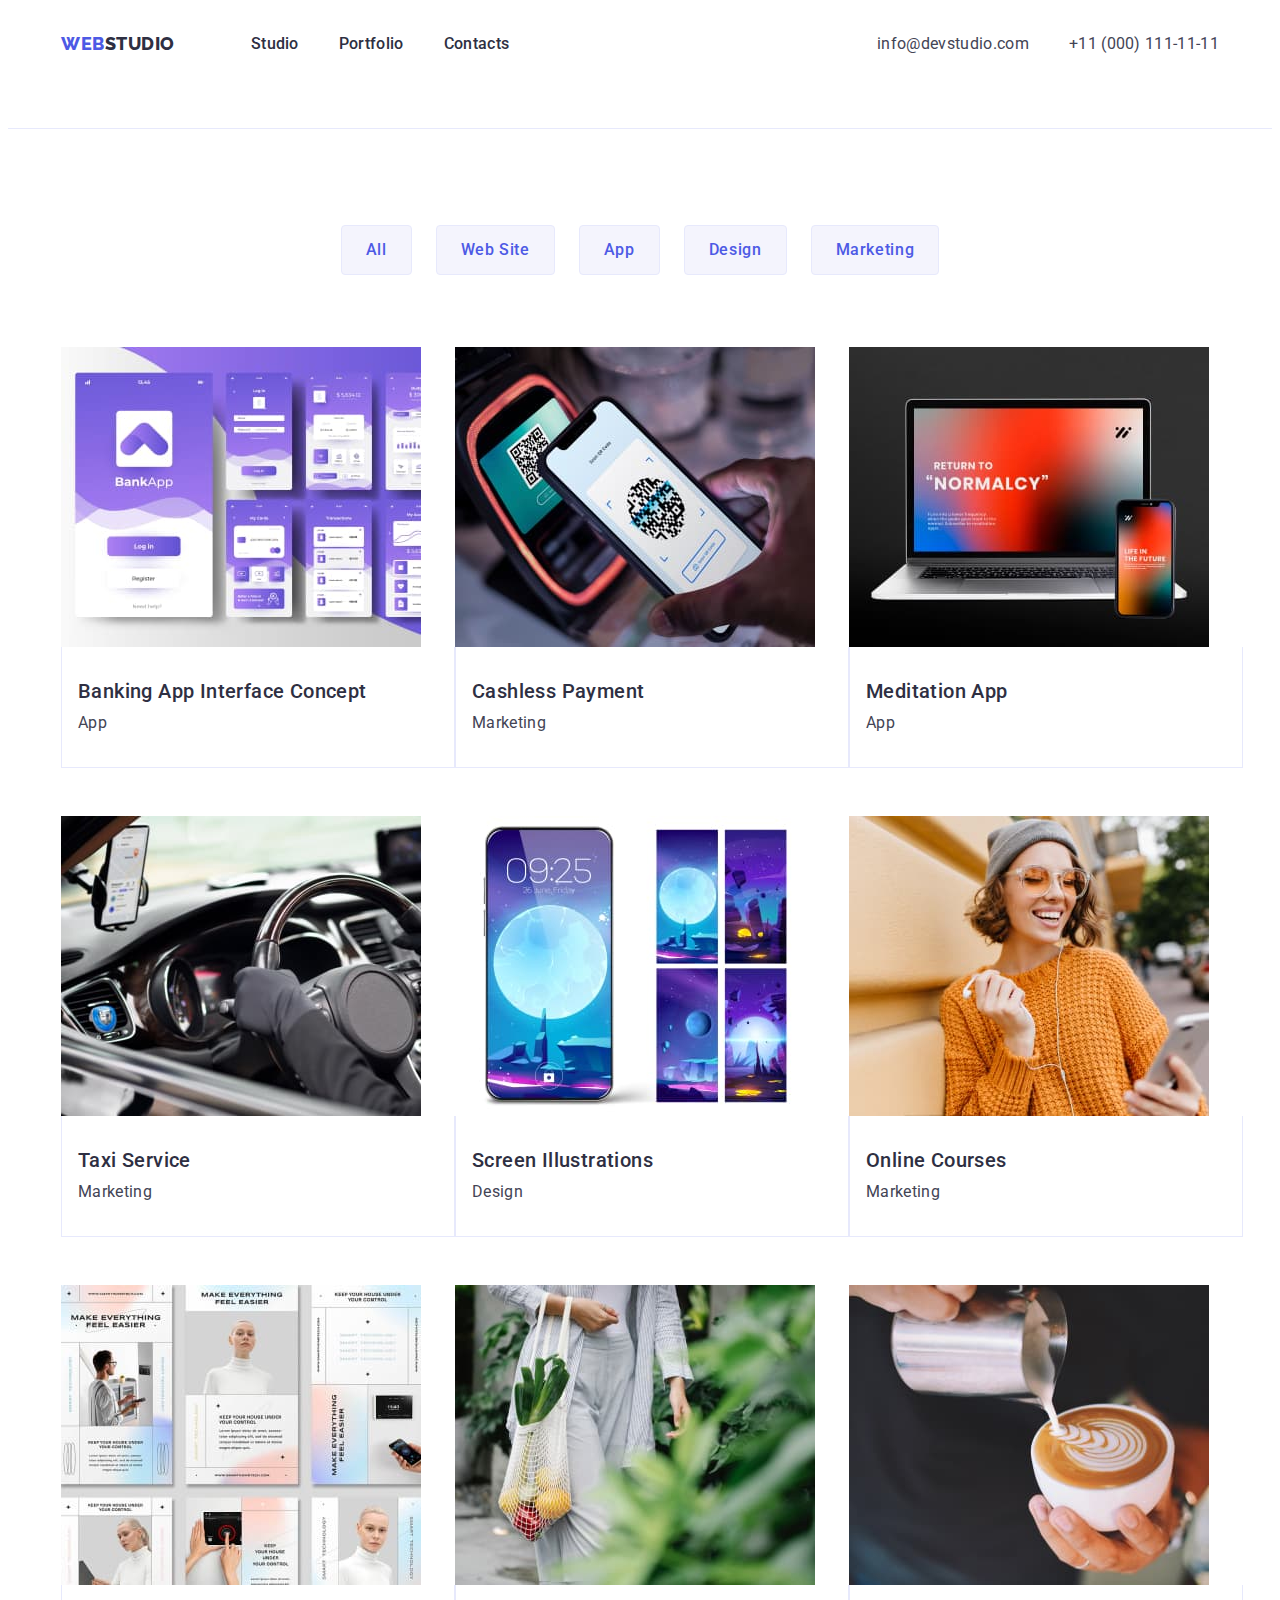
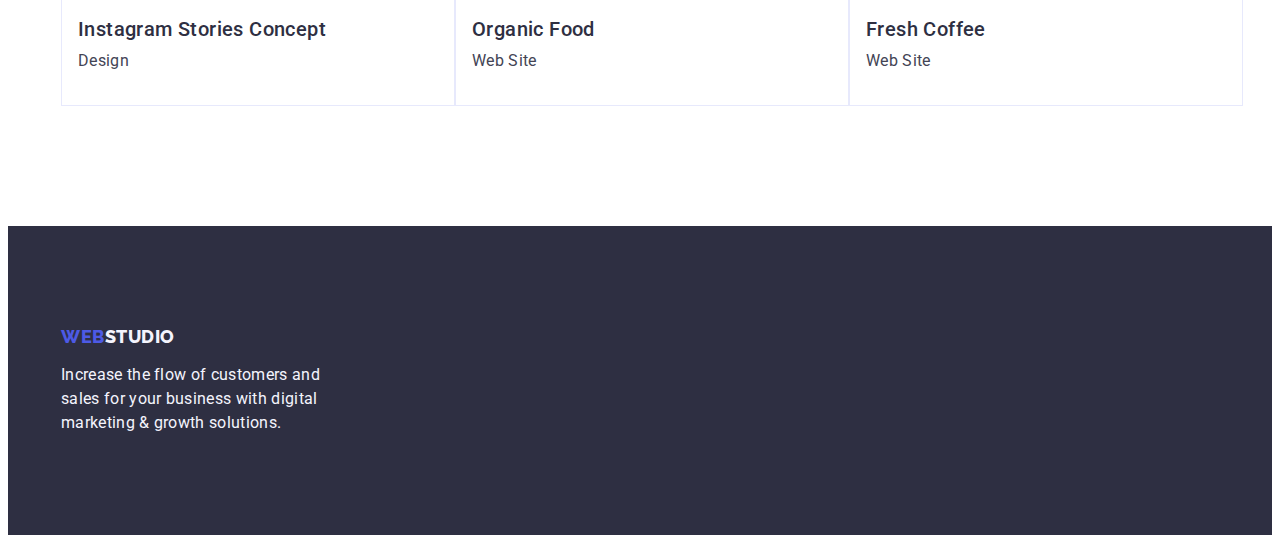
==== portfolio.html @ 65b41a3a "Initial commit" ====
<!DOCTYPE html>
<html lang="en">
  <head>
    <meta charset="UTF-8" />
    <meta http-equiv="X-UA-Compatible" content="IE=edge" />
    <meta name="viewport" content="width=device-width, initial-scale=1.0" />
    <link rel="preconnect" href="https://fonts.googleapis.com" />
    <link rel="preconnect" href="https://fonts.gstatic.com" crossorigin />
    <link
      href="https://fonts.googleapis.com/css2?family=Raleway:wght@800&family=Roboto:wght@400;500;700&display=swap"
      rel="stylesheet"
    />
    <title>WebStudio</title>
    <link
      rel="stylesheet"
      href="https://cdnjs.cloudflare.com/ajax/libs/modern-normalize/2.0.0/modern-normalize.min.css"
      integrity="sha512-4xo8blKMVCiXpTaLzQSLSw3KFOVPWhm/TRtuPVc4WG6kUgjH6J03IBuG7JZPkcWMxJ5huwaBpOpnwYElP/m6wg=="
      crossorigin="anonymous"
      referrerpolicy="no-referrer"
    />
    <link rel="stylesheet" href="./css/styles.css" />
  </head>
  <body>
    <header class="header-item">
      <div class="container header-container">
        <nav class="link-menu-item">
          <a href="./index.html" class="link-logo link"
            >Web<span class="web link">Studio</span></a
          >
          <ul class="list-menu list">
            <li class="link-item-main">
              <a href="./index.html" class="link-menu link">Studio</a>
            </li>
            <li class="link-item-main">
              <a href="./portfolio.html" class="link-menu link">Portfolio</a>
            </li>
            <li class="link-item-main">
              <a href="" class="link-menu link">Contacts</a>
            </li>
          </ul>
        </nav>
        <address class="contact-list">
          <ul class="contact-list-item list">
            <li class="main-contact-address">
              <a href="mailto:info@devstudio.com" class="tel-mail link"
                >info@devstudio.com
              </a>
            </li>
            <li class="main-contact-address">
              <a href="tel:+110001111111" class="tel-mail link"
                >+11 (000) 111-11-11</a
              >
            </li>
          </ul>
        </address>
      </div>
    </header>

    <main class="main-portfolio">
      <section class="section-main">
        <div class="container">
          <h1 class="portfolio-list">Portfolio</h1>
          <ul class="item-butoon list">
            <li class="button-next">
              <button type="button" class="button-web-portfolio">All</button>
            </li>
            <li class="button-next">
              <button type="button" class="button-web-portfolio">
                Web Site
              </button>
            </li>
            <li class="button-next">
              <button type="button" class="button-web-portfolio">App</button>
            </li>
            <li class="button-next">
              <button type="button" class="button-web-portfolio">Design</button>
            </li>
            <li class="button-next">
              <button type="button" class="button-web-portfolio">
                Marketing
              </button>
            </li>
          </ul>

          <ul class="ul-portfolio list">
            <li class="li-portfolio">
              <a href="" class="link-banking link">
                <img
                  src="./images/img0.jpg"
                  alt="Banking App"
                  class="img-banking"
                  width="360"
                  height="300"
                />
                <div class="info-portfolio">
                  <h2 class="text-main-portfolio">
                    Banking App Interface Concept
                  </h2>
                  <p class="item-portfolio">App</p>
                </div>
              </a>
            </li>
            <li class="li-portfolio">
              <a href="" class="link-payment link">
                <img
                  src="./images/img-1.jpg"
                  alt="Cashless Payment"
                  class="img-payment"
                  width="360"
                  height="300"
                />
                <div class="info-portfolio">
                  <h2 class="text-main-portfolio">Cashless Payment</h2>
                  <p class="item-portfolio">Marketing</p>
                </div>
              </a>
            </li>
            <li class="li-portfolio">
              <a href="" class="link-app link">
                <img
                  src="./images/img-2.jpg"
                  alt="Meditation App"
                  class="img-app"
                  width="360"
                  height="300"
                />
                <div class="info-portfolio">
                  <h2 class="text-main-portfolio">Meditation App</h2>
                  <p class="item-portfolio">App</p>
                </div>
              </a>
            </li>
            <li class="li-portfolio">
              <a href="" class="link-taxi link">
                <img
                  src="./images/img-3.jpg"
                  alt="Taxi Service"
                  class="img-taxi"
                  width="360"
                  height="300"
                />
                <div class="info-portfolio">
                  <h2 class="text-main-portfolio">Taxi Service</h2>
                  <p class="item-portfolio">Marketing</p>
                </div>
              </a>
            </li>
            <li class="li-portfolio">
              <a href="" class="link-screen link">
                <img
                  src="./images/img-4.jpg"
                  alt="Screen Illustrations"
                  class="img-screen"
                  width="360"
                  height="300"
                />
                <div class="info-portfolio">
                  <h2 class="text-main-portfolio">Screen Illustrations</h2>
                  <p class="item-portfolio">Design</p>
                </div>
              </a>
            </li>
            <li class="li-portfolio">
              <a href="" class="link-courses link">
                <img
                  src="./images/img-5.jpg"
                  alt="Online Courses"
                  class="img-courses"
                  width="360"
                  height="300"
                />
                <div class="info-portfolio">
                  <h2 class="text-main-portfolio">Online Courses</h2>
                  <p class="item-portfolio">Marketing</p>
                </div>
              </a>
            </li>
            <li class="li-portfolio">
              <a href="" class="link-stories link">
                <img
                  src="./images/img-6.jpg"
                  alt="Instagram Stories"
                  class="img-stories"
                  width="360"
                  height="300"
                />
                <div class="info-portfolio">
                  <h2 class="text-main-portfolio">Instagram Stories Concept</h2>
                  <p class="item-portfolio">Design</p>
                </div>
              </a>
            </li>
            <li class="li-portfolio">
              <a href="" class="link-food link">
                <img
                  src="./images/img-7.jpg"
                  alt="Organic Food"
                  class="img-food"
                  width="360"
                  height="300"
                />
                <div class="info-portfolio">
                  <h2 class="text-main-portfolio">Organic Food</h2>
                  <p class="item-portfolio">Web Site</p>
                </div>
              </a>
            </li>
            <li class="li-portfolio">
              <a href="" class="link-coffee link">
                <img
                  src="./images/img-8.jpg"
                  alt="Fresh Coffee"
                  class="img-coffee"
                  width="360"
                  height="300"
                />
                <div class="info-portfolio">
                  <h2 class="text-main-portfolio">Fresh Coffee</h2>
                  <p class="item-portfolio">Web Site</p>
                </div>
              </a>
            </li>
          </ul>
        </div>
      </section>
    </main>
    <footer class="footer">
      <div class="container">
        <a href="./index.html" class="link-logo link logo-portfolio"
          >Web<span class="web-footer">Studio</span></a
        >
        <p class="footer-text">
          Increase the flow of customers and sales for your business with
          digital marketing & growth solutions.
        </p>
      </div>
    </footer>
  </body>
</html>
---- css/styles.css ----
body {
  font-family: "Roboto", sans-serif;
  background-color: #ffffff;
  color: #434455;
}
:root {
  --title-color: #2e2f42;
  --contact-color: #434455;
  --poragraf-color: #434455;
  --logo: #4d5ae5;
}

.container {
  width: 100%;
  width: 1158px;
  padding: 0 15px;
  margin: 0 auto;
}

.header-container {
  display: flex;
  align-items: center;
}

.link {
  text-decoration: none;
}
.list {
  list-style: none;
}

p,
h1,
h2,
h3 {
  margin-top: 0;
  margin-bottom: 0;
}

img {
  display: block;
}

ul {
  list-style-type: none;
  margin: 0;
  padding-left: 0;
}

.link-menu-item {
  display: flex;
  align-items: center;
}

.header-item {
  padding-top: 24px;
  padding-bottom: 24px;
  flex-grow: 1;
  justify-content: space-between;
  border-bottom: 1px solid #e7e9fc;
  height: 72px;
}

.header-container {
  display: flex;
}

.link-logo {
  font-family: "Raleway", sans-serif;
  font-style: normal;
  font-weight: 800;
  font-size: 18px;
  line-height: 1.17;
  letter-spacing: 0.03em;
  text-transform: uppercase;
  color: var(--logo);
  align-items: center;
  margin-right: 76px;
}

.logo-portfolio {
  display: inline-block;
  margin-bottom: 16px;
}

.web {
  color: var(--title-color);
}

.list-menu {
  display: flex;
  gap: 40px;
}

.link-menu {
  font-weight: 500;
  font-size: 16px;
  line-height: 1.5;
  letter-spacing: 0.02em;
  color: var(--title-color);
  padding: 24px 0;
}

.link-item-main :hover,
.link-item-main :focus {
  color: #404bbf;
}
.link-item-main {
}

.contact-list {
  font-style: normal;
  font-weight: 400;
  font-size: 16px;
  line-height: 1.5;
  letter-spacing: 0.02em;
  margin-left: auto;
}

.contact-list-item {
  display: flex;
  align-items: center;
  gap: 40px;
}

.main-contact-address :hover,
.main-contact-address :focus {
  color: #404bbf;
}

.tel-mail {
  color: var(--contact-color);
}

.button-title-service {
  background-color: var(--title-color);
  padding: 188px 0;
  height: 600px;
}

.hero-container {
}

.main-title {
  font-size: 56px;
  line-height: 1.07;
  color: #ffffff;
  text-align: center;
  letter-spacing: 0.02em;
  max-width: 496px;
  margin-left: auto;
  margin-right: auto;
  margin-bottom: 48px;
}

.button-order {
  padding: 16px 32px;
  font-family: "Roboto", sans-serif;
  font-style: normal;
  font-weight: 500;
  font-size: 16px;
  line-height: 1.5;
  letter-spacing: 0.04em;
  color: #ffffff;
  cursor: pointer;
  align-items: center;
  display: flex;
  margin: auto;
  background-color: #4d5ae5;
  border: 1px;
  border-radius: 4px;
  display: block;
  min-width: 169px;
}

.button-order:hover,
.button-order:focus {
  background-color: #404bbf;
}

.info-skills {
  font-weight: 500;
  font-size: 36px;
  line-height: 1.11;
  color: var(--title-color);
  letter-spacing: 0.02em;
  text-align: center;
  margin-bottom: 72px;
}

.skills-list {
  display: flex;
  gap: 24px;
  padding-left: 0;
}

.skills-info {
  width: calc((100% - 72px) / 4);
}

.all-info {
  padding-bottom: 120px;
  padding-top: 120px;
}

.main-list-info {
  font-family: "Roboto", sans-serif;
  font-weight: 500;
  font-size: 20px;
  line-height: 1.2;
  color: var(--title-color);
  letter-spacing: 0.02em;
  margin-bottom: 8px;
}

.info-main {
  font-family: "Roboto", sans-serif;
  font-size: 16px;
  line-height: 1.5;
  color: var(--poragraf-color);
  letter-spacing: 0.02em;
}
/** --------------skills-list-info --------------- */

.are-we-doing {
  padding-bottom: 120px;
}

.skills-doing {
  font-weight: 700;
  font-size: 36px;
  line-height: 1.11;
  color: var(--title-color);
  text-align: center;
  letter-spacing: 0.02em;
  text-transform: capitalize;
  margin: 0 auto;
  margin-bottom: 72px;
}

.skills-img-list {
  display: flex;
  gap: 24px;
}

.all-team {
  background-color: #f4f4fd;
  padding: 120px 0;
}

.list-team {
  display: flex;
  gap: 24px;
}
.team-container {
  padding: 32px 16px;
}

.info-team {
  background-color: #ffffff;
  border-radius: 0px 0px 4px 4px;
  width: calc((100% - 72px) / 4);
}

.our-team {
  font-size: 36px;
  line-height: 1.11;
  color: var(--title-color);
  text-align: center;
  letter-spacing: 0.02em;
  text-transform: capitalize;
  margin-bottom: 72px;
}
.list-team .name-team {
  font-family: "Roboto";
  font-style: normal;
  font-weight: 500;
  font-size: 20px;
  line-height: 1.2;
  color: var(--title-color);
  letter-spacing: 0.02em;
  margin-bottom: 8px;
  text-align: center;
}

.list-team .profession-team {
  font-size: 16px;
  line-height: 1.5;
  color: var(--poragraf-color);
  letter-spacing: 0.02em;
  text-align: center;
}

.footer {
  background: var(--title-color);
  padding-top: 100px;
  padding-bottom: 100px;
}
.footer-text {
  font-family: "Roboto";
  font-style: normal;
  font-weight: 400;
  font-size: 16px;
  line-height: 1.5;
  color: #f4f4fd;
  letter-spacing: 0.02em;
  max-width: 264px;
}

/** --------------next-html-portfolio--------------- */

.text-main-portfolio {
  font-weight: 500;
  font-size: 20px;
  line-height: 1.2;
  letter-spacing: 0.02em;
  color: var(--title-color);
  margin-bottom: 8px;
}
.item-portfolio {
  font-size: 16px;
  line-height: 1.5;
  letter-spacing: 0.02em;
  color: var(--poragraf-color);
}

.li-portfolio {
  background: #ffffff;
}

.web-footer {
  color: #f4f4fd;
}

.section-main {
  padding-top: 96px;
  padding-bottom: 120px;
}

.item-butoon {
  display: flex;
  justify-content: center;
  gap: 24px;
  margin-bottom: 72px;
}

.button-web-portfolio {
  font-family: "Roboto", sans-serif;
  color: #4d5ae5;
  line-height: 1.5;
  font-size: 16px;
  font-weight: 500;
  letter-spacing: 0.04em;
  background-color: #f4f4fd;
  cursor: pointer;
  padding: 12px 24px;
  border: 1px solid #e7e9fc;
  border-radius: 4px;
}

.button-web-portfolio:hover {
  color: #ffffff;
  background-color: #404bbf;
  border: 1px solid transparent;
}
.button-web-portfolio:active,
.button-web-portfolio:focus {
  color: #ffffff;
  background-color: #404bbf;
  border: 1px solid transparent;
}

.ul-portfolio {
  display: flex;
  flex-wrap: wrap;
  column-gap: 24px;
  row-gap: 48px;
}

.li-portfolio {
  width: calc((100% - 48px) / 3);
}

.info-portfolio {
  padding: 32px 16px;
  border: 1px solid #e7e9fc;
  border-top: none;
  width: 360px;
}
.portfolio-list {
  position: absolute;
  width: 1px;
  height: 1px;
  margin: -1px;
  border: 0;
  padding: 0;
  white-space: nowrap;
  clip-path: inset(100%);
  clip: rect(0 0 0 0);
  overflow: hidden;
}
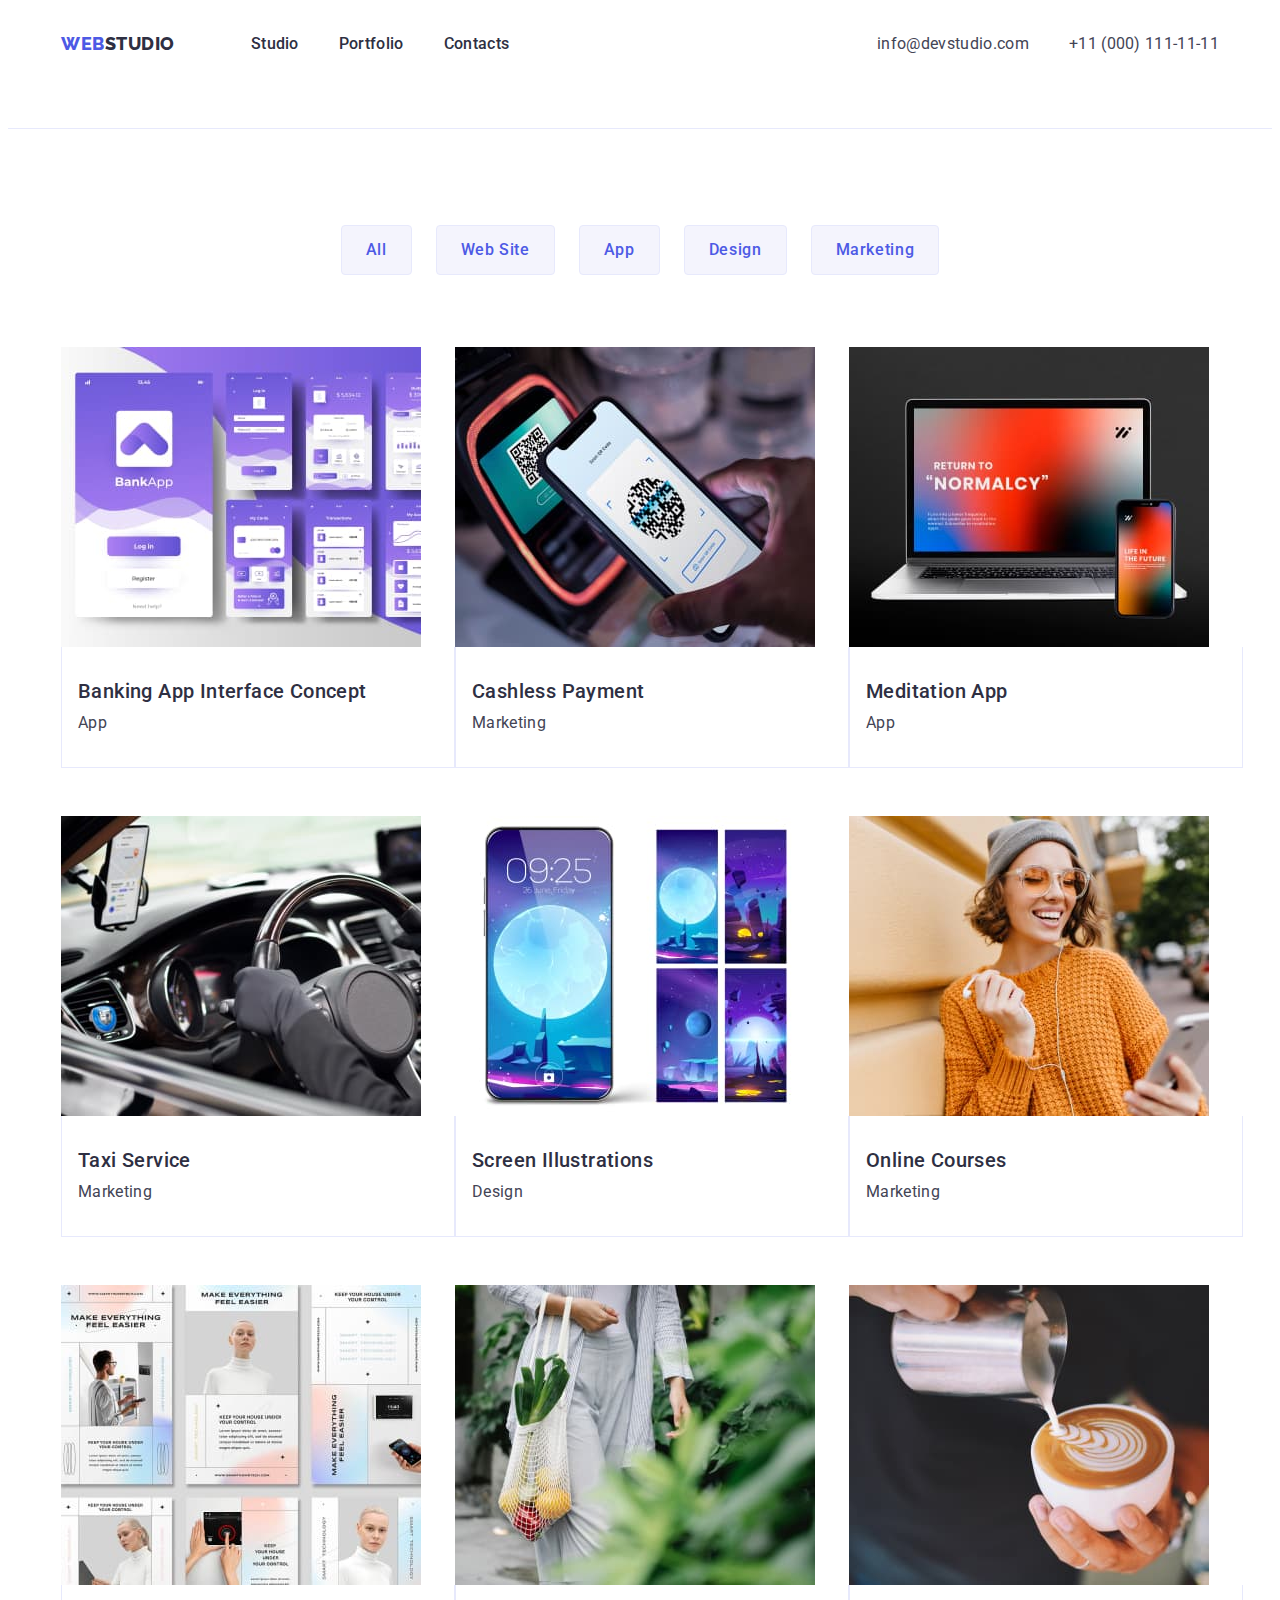
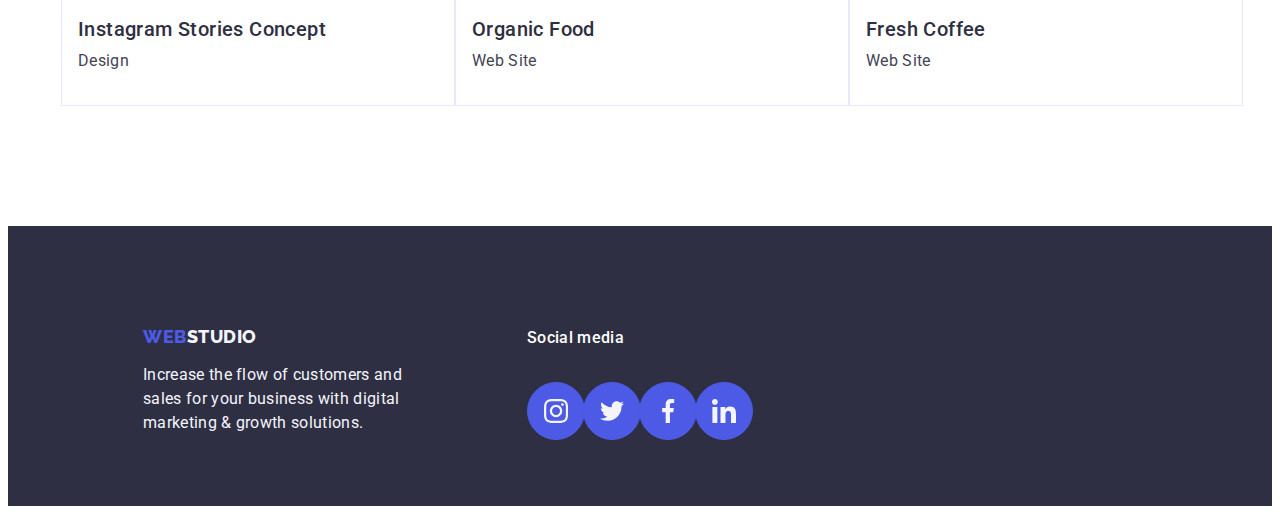
==== commit a784ad86: "yes" ====
--- a/portfolio.html
+++ b/portfolio.html
@@ -83,15 +83,22 @@
           </ul>
 
           <ul class="ul-portfolio list">
-            <li class="li-portfolio">
+            <li class="li-portfolio main-animtion-list">
               <a href="" class="link-banking link">
-                <img
-                  src="./images/img0.jpg"
-                  alt="Banking App"
-                  class="img-banking"
-                  width="360"
-                  height="300"
-                />
+                <div class="animation-container">
+                  <img
+                    src="./images/img0.jpg"
+                    alt="Banking App"
+                    class="img-banking"
+                    width="360"
+                    height="300"
+                  />
+                  <p class="animation-text">
+                    14 Stylish and User-Friendly App Design Concepts · Task
+                    Manager App · Calorie Tracker App · Exotic Fruit Ecommerce
+                    App · Cloud Storage App
+                  </p>
+                </div>
                 <div class="info-portfolio">
                   <h2 class="text-main-portfolio">
                     Banking App Interface Concept
@@ -224,15 +231,49 @@
         </div>
       </section>
     </main>
+
     <footer class="footer">
-      <div class="container">
-        <a href="./index.html" class="link-logo link logo-portfolio"
-          >Web<span class="web-footer">Studio</span></a
-        >
-        <p class="footer-text">
-          Increase the flow of customers and sales for your business with
-          digital marketing & growth solutions.
-        </p>
+      <div class="container footer-container">
+        <div class="container-logo">
+          <a href="./index.html" class="logo-portfolio-item link"
+            >Web<span class="web-footer">Studio</span></a
+          >
+          <p class="footer-text">
+            Increase the flow of customers and sales for your business with
+            digital marketing & growth solutions.
+          </p>
+        </div>
+        <div class="footer-container-item">
+          <p class="footer-icon">Social media</p>
+          <ul class="icon-footer-item list">
+            <li class="footer-icon-list">
+              <a href="#" class="footer-link"
+                ><svg class="" width="24" height="24">
+                  <use
+                    href="./images/symbol-defs.svg#icon-instagram"
+                  ></use></svg
+              ></a>
+            </li>
+            <li class="footer-icon-list">
+              <a href="#" class="footer-link link"
+                ><svg class="" width="24" height="24">
+                  <use href="./images/symbol-defs.svg#icon-twitter"></use></svg
+              ></a>
+            </li>
+            <li class="footer-icon-list">
+              <a href="#" class="footer-link link"
+                ><svg class="" width="24" height="24">
+                  <use href="./images/symbol-defs.svg#icon-facebook"></use></svg
+              ></a>
+            </li>
+            <li class="footer-icon-list">
+              <a href="#" class="footer-link link"
+                ><svg class="" width="24" height="24">
+                  <use href="./images/symbol-defs.svg#icon-linkedin"></use></svg
+              ></a>
+            </li>
+          </ul>
+        </div>
       </div>
     </footer>
   </body>
--- a/css/styles.css
+++ b/css/styles.css
@@ -99,6 +99,10 @@
   letter-spacing: 0.02em;
   color: var(--title-color);
   padding: 24px 0;
+  transition: color 250ms cubic-bezier(0.4, 0, 0.2, 1);
+}
+
+.link-item-main {
 }
 
 .link-item-main :hover,
@@ -130,15 +134,25 @@
 
 .tel-mail {
   color: var(--contact-color);
+  transition: color 250ms cubic-bezier(0.4, 0, 0.2, 1);
 }
 
 .button-title-service {
+}
+
+.hero-container {
   background-color: var(--title-color);
   padding: 188px 0;
   height: 600px;
-}
-
-.hero-container {
+  background-image: linear-gradient(
+      rgba(46, 47, 66, 0.7),
+      rgba(46, 47, 66, 0.7)
+    ),
+    url(../images/people-office.jpg);
+  background-repeat: no-repeat;
+  background-position: center;
+  background-size: cover;
+  background-size: 1440px;
 }
 
 .main-title {
@@ -176,31 +190,52 @@
 .button-order:hover,
 .button-order:focus {
   background-color: #404bbf;
-}
-
-.info-skills {
-  font-weight: 500;
-  font-size: 36px;
-  line-height: 1.11;
-  color: var(--title-color);
-  letter-spacing: 0.02em;
-  text-align: center;
-  margin-bottom: 72px;
-}
-
-.skills-list {
-  display: flex;
-  gap: 24px;
-  padding-left: 0;
-}
-
-.skills-info {
-  width: calc((100% - 72px) / 4);
-}
+  transition: color 250ms cubic-bezier(0.4, 0, 0.2, 1);
+}
+
+/** --------------section--------------- */
 
 .all-info {
   padding-bottom: 120px;
   padding-top: 120px;
+}
+
+.skills-list {
+  display: flex;
+  gap: 24px;
+  padding-left: 0;
+}
+
+.header-svg-icon {
+}
+
+.icon-item {
+  position: relative;
+  background-color: rgba(244, 244, 253, 1);
+  border-radius: 4px;
+  display: flex;
+  align-items: center;
+  justify-content: center;
+  width: 264px;
+  height: 112px;
+  margin-bottom: 8px;
+  margin-right: 24px;
+}
+
+.skills-info {
+  position: relative;
+  width: calc((100% - 72px) / 4);
+}
+
+.info-skills {
+  font-weight: 500;
+  font-size: 36px;
+  line-height: 1.11;
+  color: var(--title-color);
+  letter-spacing: 0.02em;
+  text-align: center;
+  margin-bottom: 72px;
+  margin-bottom: 16px;
 }
 
 .main-list-info {
@@ -243,9 +278,40 @@
   gap: 24px;
 }
 
+/** --------------all-team--------------- */
+
 .all-team {
   background-color: #f4f4fd;
   padding: 120px 0;
+}
+
+.social-icon-list {
+  width: 40px;
+  height: 40px;
+}
+
+.social-icon-link {
+  background: #4d5ae5;
+  padding: 12px;
+  border-radius: 50%;
+  display: flex;
+  align-items: center;
+  justify-content: center;
+  border: 1px solid #4d5ae5;
+  width: 100%;
+  height: 100%;
+  transition: color 250ms cubic-bezier(0.4, 0, 0.2, 1);
+}
+
+.social-icon-link:hover,
+.social-icon-link:focus {
+  background-color: #404bbf;
+}
+
+.icon-main-list {
+  display: flex;
+  gap: 24px;
+  margin-top: 8px;
 }
 
 .list-team {
@@ -291,46 +357,139 @@
   text-align: center;
 }
 
+/** --------------next--------------- */
+
+.customers-text {
+  font-family: "Roboto";
+  font-style: normal;
+  font-weight: 700;
+  font-size: 36px;
+  line-height: 1.11;
+  text-align: center;
+  letter-spacing: 0.02em;
+  text-transform: capitalize;
+  color: #2e2f42;
+  margin-bottom: 72px;
+}
+
+.main-icon-group {
+  display: flex;
+  gap: 24px;
+  justify-content: center;
+  align-items: center;
+}
+
+.sectiom-customers {
+  padding-top: 120px;
+  padding-bottom: 120px;
+}
+
+.list-icon-customers {
+  width: calc((100% - 5 * 24px) / 6);
+  height: 88px;
+  border-radius: 4px;
+  transition: color 250ms cubic-bezier(0.4, 0, 0.2, 1);
+}
+
+.link-icon-customers {
+  display: flex;
+  justify-content: center;
+  align-items: center;
+  height: 100%;
+  width: 100%;
+  color: #8e8f99;
+  border: 1px solid #8e8f99;
+}
+
+.brand-company {
+  fill: currentColor;
+}
+
+.link-icon-customers:hover,
+.link-icon-customers:focus {
+  color: #404bbf;
+  border-color: #404bbf;
+}
+
+/** --------------footer--------------- */
 .footer {
   background: var(--title-color);
   padding-top: 100px;
   padding-bottom: 100px;
 }
-.footer-text {
-  font-family: "Roboto";
-  font-style: normal;
-  font-weight: 400;
-  font-size: 16px;
-  line-height: 1.5;
-  color: #f4f4fd;
-  letter-spacing: 0.02em;
-  max-width: 264px;
-}
-
-/** --------------next-html-portfolio--------------- */
-
-.text-main-portfolio {
-  font-weight: 500;
-  font-size: 20px;
-  line-height: 1.2;
-  letter-spacing: 0.02em;
-  color: var(--title-color);
-  margin-bottom: 8px;
-}
-.item-portfolio {
-  font-size: 16px;
-  line-height: 1.5;
-  letter-spacing: 0.02em;
-  color: var(--poragraf-color);
-}
-
-.li-portfolio {
-  background: #ffffff;
+.container-logo {
+  margin-right: 120px;
+}
+
+.logo-portfolio-item {
+  font-family: "Raleway", sans-serif;
+  font-weight: 800;
+  font-size: 18px;
+  line-height: 1.17;
+  letter-spacing: 0.03em;
+  text-transform: uppercase;
+  color: var(--logo);
+  display: block;
+  margin-bottom: 16px;
 }
 
 .web-footer {
   color: #f4f4fd;
 }
+
+.footer-text {
+  line-height: 1.5;
+  letter-spacing: 0.02em;
+  max-width: 264px;
+  color: #f4f4fd;
+}
+
+.footer-icon {
+  font-weight: 500;
+  font-size: 16px;
+  line-height: 1.5;
+  letter-spacing: 0.02em;
+  padding-bottom: 16px;
+  margin-bottom: 16px;
+  color: #ffffff;
+}
+
+.footer-container {
+  display: flex;
+  height: 80px;
+  align-items: baseline;
+  margin-left: 120px;
+}
+
+.icon-footer-item {
+  display: flex;
+  gap: 16px;
+}
+
+.footer-icon-list {
+  width: 40px;
+  height: 40px;
+}
+
+.footer-link {
+  background: #4d5ae5;
+  border: 1px solid #4d5ae5;
+  display: flex;
+  justify-content: center;
+  align-items: center;
+  border-radius: 50%;
+  width: 100%;
+  height: 100%;
+  padding: 8px;
+  transition: background-color 250ms cubic-bezier(0.4, 0, 0.2, 1);
+}
+
+.footer-link:hover,
+.footer-link:focus {
+  background-color: #404bbf;
+}
+
+/** --------------next-html-portfolio--------------- */
 
 .section-main {
   padding-top: 96px;
@@ -362,12 +521,14 @@
   color: #ffffff;
   background-color: #404bbf;
   border: 1px solid transparent;
+  transition: color 250ms cubic-bezier(0.4, 0, 0.2, 1);
 }
 .button-web-portfolio:active,
 .button-web-portfolio:focus {
   color: #ffffff;
   background-color: #404bbf;
   border: 1px solid transparent;
+  transition: color 250ms cubic-bezier(0.4, 0, 0.2, 1);
 }
 
 .ul-portfolio {
@@ -377,8 +538,24 @@
   row-gap: 48px;
 }
 
+.text-main-portfolio {
+  font-weight: 500;
+  font-size: 20px;
+  line-height: 1.2;
+  letter-spacing: 0.02em;
+  color: var(--title-color);
+  margin-bottom: 8px;
+}
+.item-portfolio {
+  font-size: 16px;
+  line-height: 1.5;
+  letter-spacing: 0.02em;
+  color: var(--poragraf-color);
+}
+
 .li-portfolio {
   width: calc((100% - 48px) / 3);
+  background: #ffffff;
 }
 
 .info-portfolio {
@@ -387,6 +564,7 @@
   border-top: none;
   width: 360px;
 }
+
 .portfolio-list {
   position: absolute;
   width: 1px;
@@ -399,3 +577,99 @@
   clip: rect(0 0 0 0);
   overflow: hidden;
 }
+
+.animation-text {
+  position: absolute;
+  top: 0;
+  font-size: 16px;
+  line-height: 1.5;
+  letter-spacing: 0.02em;
+  padding: 40px 32px;
+  width: 100%;
+  height: 100%;
+  transform: translateY(100%);
+  transition: transform 250ms cubic-bezier(0.4, 0, 0.2, 1);
+  color: #f4f4fd;
+  background-color: #4d5ae5;
+}
+.animation-container {
+  position: relative;
+  overflow: hidden;
+}
+
+.link-banking:hover .animation-text {
+  transform: translateY(0%);
+}
+
+.link-banking:focus .animation-text {
+  transform: translateY(0%);
+}
+
+/** --------------next--------------- */
+
+.icon-button:hover,
+.icon-button:focus {
+  background-color: #404bbf;
+  border: none;
+}
+
+.icon-button:hover,
+.icon-button:focus .modal-icon {
+  fill: #ffffff;
+}
+
+.modal-icon {
+  transition: fill 250ms cubic-bezier(0.4, 0, 0.2, 1);
+}
+
+.is-hidden {
+  visibility: hidden;
+  opacity: 0;
+  pointer-events: none;
+}
+
+.backdrop.is-hidden .modal {
+  transform: translate(-50%, -50%) scale(0);
+}
+
+.backdrop {
+  width: 100%;
+  height: 100%;
+  background-color: rgba(46, 47, 66, 0.4);
+  position: fixed;
+  top: 0;
+  transition: opacity 250ms cubic-bezier(0.4, 0, 0.2, 1),
+    visibility 250ms cubic-bezier(0.4, 0, 0.2, 1);
+}
+
+.modal {
+  background-color: #fcfcfc;
+  box-shadow: 0px 1px 1px rgba(0, 0, 0, 0.14), 0px 1px 3px rgba(0, 0, 0, 0.12),
+    0px 2px 1px rgba(0, 0, 0, 0.2);
+  border-radius: 4px;
+  width: 408px;
+  min-height: 584px;
+  top: 50%;
+  left: 50%;
+  position: absolute;
+  transform: translate(-50%, -50%) scale(1);
+  transition: transform 250ms cubic-bezier(0.4, 0, 0.2, 1);
+}
+
+.icon-button {
+  width: 24px;
+  height: 24px;
+  border: 1px solid rgba(0, 0, 0, 0.1);
+  background-color: #e7e9fc;
+  border-radius: 50%;
+  position: absolute;
+  right: 24px;
+  top: 24px;
+  cursor: pointer;
+  display: flex;
+  justify-content: center;
+  align-items: center;
+  padding: 0;
+  transition: background-color 250ms cubic-bezier(0.4, 0, 0.2, 1),
+    border 250ms cubic-bezier(0.4, 0, 0.2, 1);
+}
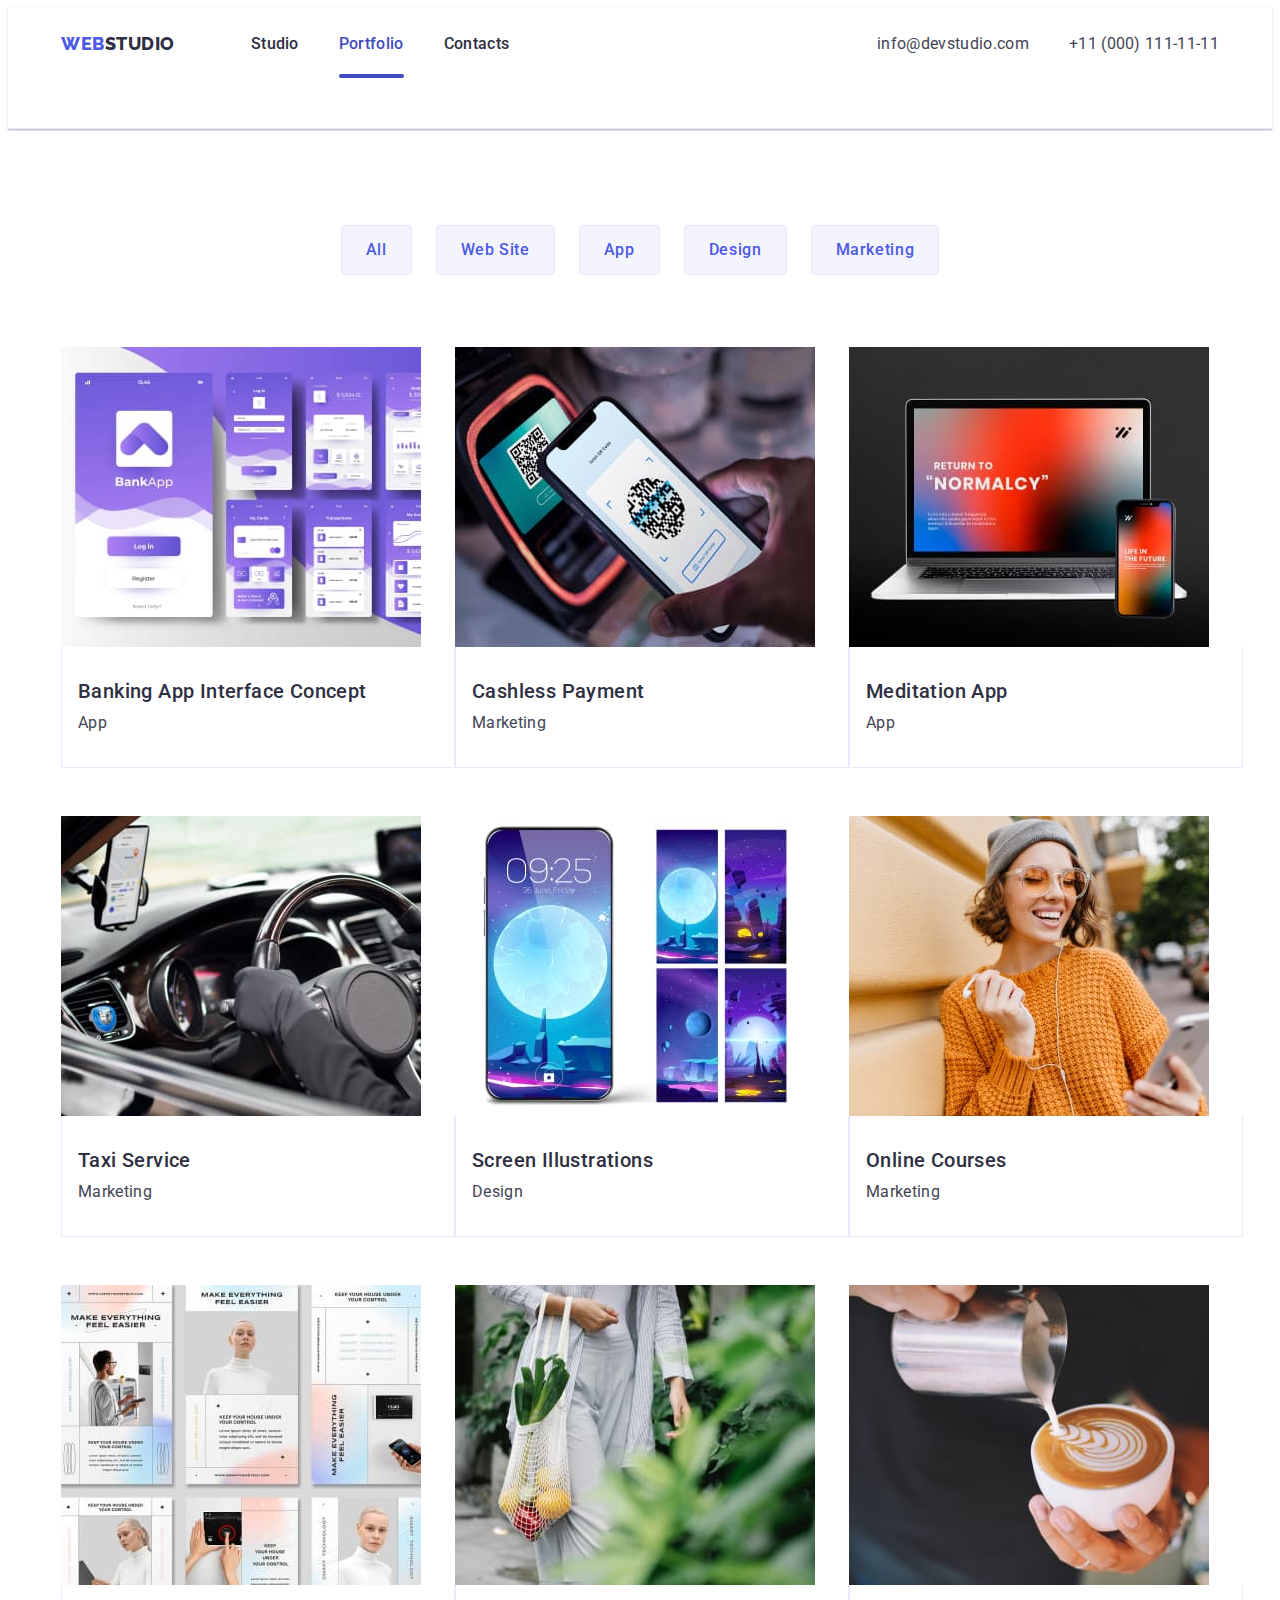
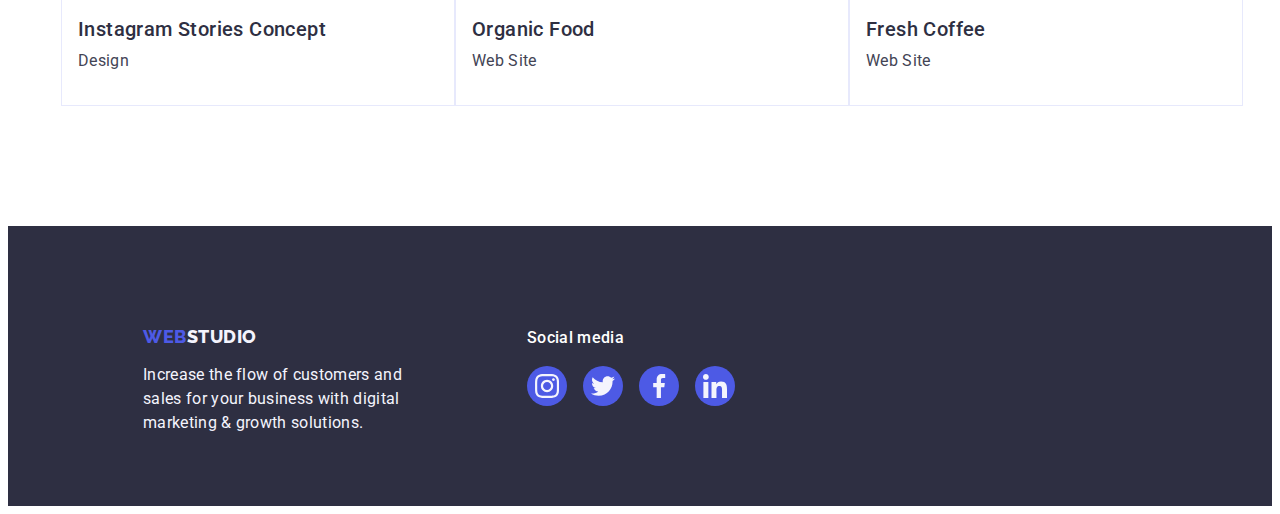
==== commit 576cfa50: "yes" ====
--- a/portfolio.html
+++ b/portfolio.html
@@ -32,7 +32,9 @@
               <a href="./index.html" class="link-menu link">Studio</a>
             </li>
             <li class="link-item-main">
-              <a href="./portfolio.html" class="link-menu link">Portfolio</a>
+              <a href="./portfolio.html" class="link-menu link current"
+                >Portfolio</a
+              >
             </li>
             <li class="link-item-main">
               <a href="" class="link-menu link">Contacts</a>
@@ -107,121 +109,177 @@
                 </div>
               </a>
             </li>
-            <li class="li-portfolio">
-              <a href="" class="link-payment link">
-                <img
-                  src="./images/img-1.jpg"
-                  alt="Cashless Payment"
-                  class="img-payment"
-                  width="360"
-                  height="300"
-                />
+            <li class="li-portfolio main-animtion-list">
+              <a href="" class="link-banking link">
+                <div class="animation-container">
+                  <img
+                    src="./images/img-1.jpg"
+                    alt="Cashless Payment"
+                    class="img-payment"
+                    width="360"
+                    height="300"
+                  />
+                  <p class="animation-text">
+                    14 Stylish and User-Friendly App Design Concepts · Task
+                    Manager App · Calorie Tracker App · Exotic Fruit Ecommerce
+                    App · Cloud Storage App
+                  </p>
+                </div>
                 <div class="info-portfolio">
                   <h2 class="text-main-portfolio">Cashless Payment</h2>
                   <p class="item-portfolio">Marketing</p>
                 </div>
               </a>
             </li>
-            <li class="li-portfolio">
-              <a href="" class="link-app link">
-                <img
-                  src="./images/img-2.jpg"
-                  alt="Meditation App"
-                  class="img-app"
-                  width="360"
-                  height="300"
-                />
+            <li class="li-portfolio main-animtion-list">
+              <a href="" class="link-banking link">
+                <div class="animation-container">
+                  <img
+                    src="./images/img-2.jpg"
+                    alt="Meditation App"
+                    class="img-app"
+                    width="360"
+                    height="300"
+                  />
+                  <p class="animation-text">
+                    14 Stylish and User-Friendly App Design Concepts · Task
+                    Manager App · Calorie Tracker App · Exotic Fruit Ecommerce
+                    App · Cloud Storage App
+                  </p>
+                </div>
                 <div class="info-portfolio">
                   <h2 class="text-main-portfolio">Meditation App</h2>
                   <p class="item-portfolio">App</p>
                 </div>
               </a>
             </li>
-            <li class="li-portfolio">
-              <a href="" class="link-taxi link">
-                <img
-                  src="./images/img-3.jpg"
-                  alt="Taxi Service"
-                  class="img-taxi"
-                  width="360"
-                  height="300"
-                />
+            <li class="li-portfolio main-animtion-list">
+              <a href="" class="link-banking link">
+                <div class="animation-container">
+                  <img
+                    src="./images/img-3.jpg"
+                    alt="Taxi Service"
+                    class="img-taxi"
+                    width="360"
+                    height="300"
+                  />
+                  <p class="animation-text">
+                    14 Stylish and User-Friendly App Design Concepts · Task
+                    Manager App · Calorie Tracker App · Exotic Fruit Ecommerce
+                    App · Cloud Storage App
+                  </p>
+                </div>
                 <div class="info-portfolio">
                   <h2 class="text-main-portfolio">Taxi Service</h2>
                   <p class="item-portfolio">Marketing</p>
                 </div>
               </a>
             </li>
-            <li class="li-portfolio">
-              <a href="" class="link-screen link">
-                <img
-                  src="./images/img-4.jpg"
-                  alt="Screen Illustrations"
-                  class="img-screen"
-                  width="360"
-                  height="300"
-                />
+            <li class="li-portfolio main-animtion-list">
+              <a href="" class="link-banking link">
+                <div class="animation-container">
+                  <img
+                    src="./images/img-4.jpg"
+                    alt="Screen Illustrations"
+                    class="img-screen"
+                    width="360"
+                    height="300"
+                  />
+                  <p class="animation-text">
+                    14 Stylish and User-Friendly App Design Concepts · Task
+                    Manager App · Calorie Tracker App · Exotic Fruit Ecommerce
+                    App · Cloud Storage App
+                  </p>
+                </div>
                 <div class="info-portfolio">
                   <h2 class="text-main-portfolio">Screen Illustrations</h2>
                   <p class="item-portfolio">Design</p>
                 </div>
               </a>
             </li>
-            <li class="li-portfolio">
-              <a href="" class="link-courses link">
-                <img
-                  src="./images/img-5.jpg"
-                  alt="Online Courses"
-                  class="img-courses"
-                  width="360"
-                  height="300"
-                />
+            <li class="li-portfolio main-animtion-list">
+              <a href="" class="link-banking link">
+                <div class="animation-container">
+                  <img
+                    src="./images/img-5.jpg"
+                    alt="Online Courses"
+                    class="img-courses"
+                    width="360"
+                    height="300"
+                  />
+                  <p class="animation-text">
+                    14 Stylish and User-Friendly App Design Concepts · Task
+                    Manager App · Calorie Tracker App · Exotic Fruit Ecommerce
+                    App · Cloud Storage App
+                  </p>
+                </div>
                 <div class="info-portfolio">
                   <h2 class="text-main-portfolio">Online Courses</h2>
                   <p class="item-portfolio">Marketing</p>
                 </div>
               </a>
             </li>
-            <li class="li-portfolio">
-              <a href="" class="link-stories link">
-                <img
-                  src="./images/img-6.jpg"
-                  alt="Instagram Stories"
-                  class="img-stories"
-                  width="360"
-                  height="300"
-                />
+            <li class="li-portfolio main-animtion-list">
+              <a href="" class="link-banking link">
+                <div class="animation-container">
+                  <img
+                    src="./images/img-6.jpg"
+                    alt="Instagram Stories"
+                    class="img-stories"
+                    width="360"
+                    height="300"
+                  />
+                  <p class="animation-text">
+                    14 Stylish and User-Friendly App Design Concepts · Task
+                    Manager App · Calorie Tracker App · Exotic Fruit Ecommerce
+                    App · Cloud Storage App
+                  </p>
+                </div>
                 <div class="info-portfolio">
                   <h2 class="text-main-portfolio">Instagram Stories Concept</h2>
                   <p class="item-portfolio">Design</p>
                 </div>
               </a>
             </li>
-            <li class="li-portfolio">
-              <a href="" class="link-food link">
-                <img
-                  src="./images/img-7.jpg"
-                  alt="Organic Food"
-                  class="img-food"
-                  width="360"
-                  height="300"
-                />
+            <li class="li-portfolio main-animtion-list">
+              <a href="" class="link-banking link">
+                <div class="animation-container">
+                  <img
+                    src="./images/img-7.jpg"
+                    alt="Organic Food"
+                    class="img-food"
+                    width="360"
+                    height="300"
+                  />
+                  <p class="animation-text">
+                    14 Stylish and User-Friendly App Design Concepts · Task
+                    Manager App · Calorie Tracker App · Exotic Fruit Ecommerce
+                    App · Cloud Storage App
+                  </p>
+                </div>
                 <div class="info-portfolio">
                   <h2 class="text-main-portfolio">Organic Food</h2>
                   <p class="item-portfolio">Web Site</p>
                 </div>
               </a>
             </li>
-            <li class="li-portfolio">
-              <a href="" class="link-coffee link">
-                <img
-                  src="./images/img-8.jpg"
-                  alt="Fresh Coffee"
-                  class="img-coffee"
-                  width="360"
-                  height="300"
-                />
-                <div class="info-portfolio">
+            <li class="li-portfolio main-animtion-list">
+              <a href="" class="link-banking link">
+                <div class="animation-container">
+                  <img
+                    src="./images/img-8.jpg"
+                    alt="Fresh Coffee"
+                    class="img-coffee"
+                    width="360"
+                    height="300"
+                  />
+                  <p class="animation-text">
+                    14 Stylish and User-Friendly App Design Concepts · Task
+                    Manager App · Calorie Tracker App · Exotic Fruit Ecommerce
+                    App · Cloud Storage App
+                  </p>
+                </div>
+                <div class="info-portfolio main-animtion-list">
                   <h2 class="text-main-portfolio">Fresh Coffee</h2>
                   <p class="item-portfolio">Web Site</p>
                 </div>
--- a/css/styles.css
+++ b/css/styles.css
@@ -59,6 +59,8 @@
   justify-content: space-between;
   border-bottom: 1px solid #e7e9fc;
   height: 72px;
+  box-shadow: 0px 2px 1px rgba(46, 47, 66, 0.08),
+    0px 1px 1px rgba(46, 47, 66, 0.16), 0px 1px 6px rgba(46, 47, 66, 0.08);
 }
 
 .header-container {
@@ -99,10 +101,23 @@
   letter-spacing: 0.02em;
   color: var(--title-color);
   padding: 24px 0;
+}
+.current {
   transition: color 250ms cubic-bezier(0.4, 0, 0.2, 1);
-}
-
-.link-item-main {
+  position: relative;
+  color: #404bbf;
+}
+
+.current::after {
+  content: "";
+  width: 100%;
+  height: 4px;
+  position: absolute;
+  border-radius: 2px;
+  left: 0;
+  bottom: 8px;
+  bottom: -1px;
+  background-color: #404bbf;
 }
 
 .link-item-main :hover,
@@ -138,21 +153,23 @@
 }
 
 .button-title-service {
-}
-
-.hero-container {
-  background-color: var(--title-color);
-  padding: 188px 0;
-  height: 600px;
   background-image: linear-gradient(
       rgba(46, 47, 66, 0.7),
       rgba(46, 47, 66, 0.7)
     ),
     url(../images/people-office.jpg);
+  max-width: 1440px;
   background-repeat: no-repeat;
   background-position: center;
   background-size: cover;
-  background-size: 1440px;
+  background-color: var(--title-color);
+  padding: 188px 0;
+  height: 600px;
+  margin-left: auto;
+  margin-right: auto;
+}
+
+.hero-container {
 }
 
 .main-title {
@@ -185,6 +202,7 @@
   border-radius: 4px;
   display: block;
   min-width: 169px;
+  transition: background-color 250ms cubic-bezier(0.4, 0, 0.2, 1);
 }
 
 .button-order:hover,
@@ -291,16 +309,15 @@
 }
 
 .social-icon-link {
-  background: #4d5ae5;
+  background-color: #4d5ae5;
   padding: 12px;
   border-radius: 50%;
   display: flex;
   align-items: center;
   justify-content: center;
-  border: 1px solid #4d5ae5;
   width: 100%;
   height: 100%;
-  transition: color 250ms cubic-bezier(0.4, 0, 0.2, 1);
+  transition: background-color 250ms cubic-bezier(0.4, 0, 0.2, 1);
 }
 
 .social-icon-link:hover,
@@ -311,7 +328,7 @@
 .icon-main-list {
   display: flex;
   gap: 24px;
-  margin-top: 8px;
+  justify-content: center;
 }
 
 .list-team {
@@ -319,13 +336,19 @@
   gap: 24px;
 }
 .team-container {
-  padding: 32px 16px;
+  padding: 32px 0;
+}
+
+.icon-main-social {
+  fill: #f4f4fd;
 }
 
 .info-team {
   background-color: #ffffff;
   border-radius: 0px 0px 4px 4px;
   width: calc((100% - 72px) / 4);
+  box-shadow: 0px 1px 6px rgba(46, 47, 66, 0.08),
+    0px 1px 1px rgba(46, 47, 66, 0.16), 0px 2px 1px rgba(46, 47, 66, 0.08);
 }
 
 .our-team {
@@ -373,10 +396,8 @@
 }
 
 .main-icon-group {
-  display: flex;
   gap: 24px;
-  justify-content: center;
-  align-items: center;
+  display: flex;
 }
 
 .sectiom-customers {
@@ -385,23 +406,24 @@
 }
 
 .list-icon-customers {
-  width: calc((100% - 5 * 24px) / 6);
+  width: calc((100% - 120px) / 6);
   height: 88px;
+}
+
+.link-icon-customers {
+  border: 1px solid #8e8f99;
+  color: #8e8f99;
+  display: flex;
+  justify-content: center;
+  width: 100%;
+  height: 100%;
   border-radius: 4px;
-  transition: color 250ms cubic-bezier(0.4, 0, 0.2, 1);
+  align-items: center;
+  transition: border-color 250ms cubic-bezier(0.4, 0, 0.2, 1),
+    color 250ms cubic-bezier(0.4, 0, 0.2, 1);
 }
 
 .link-icon-customers {
-  display: flex;
-  justify-content: center;
-  align-items: center;
-  height: 100%;
-  width: 100%;
-  color: #8e8f99;
-  border: 1px solid #8e8f99;
-}
-
-.brand-company {
   fill: currentColor;
 }
 
@@ -449,7 +471,7 @@
   font-size: 16px;
   line-height: 1.5;
   letter-spacing: 0.02em;
-  padding-bottom: 16px;
+
   margin-bottom: 16px;
   color: #ffffff;
 }
@@ -472,21 +494,23 @@
 }
 
 .footer-link {
-  background: #4d5ae5;
-  border: 1px solid #4d5ae5;
+  background-color: #4d5ae5;
   display: flex;
   justify-content: center;
   align-items: center;
   border-radius: 50%;
   width: 100%;
   height: 100%;
-  padding: 8px;
   transition: background-color 250ms cubic-bezier(0.4, 0, 0.2, 1);
 }
 
 .footer-link:hover,
 .footer-link:focus {
-  background-color: #404bbf;
+  background-color: #31d0aa;
+}
+
+.footer-icon-main {
+  fill: #f4f4fd;
 }
 
 /** --------------next-html-portfolio--------------- */
@@ -515,21 +539,29 @@
   padding: 12px 24px;
   border: 1px solid #e7e9fc;
   border-radius: 4px;
+  transition: color 250ms cubic-bezier(0.4, 0, 0.2, 1),
+    background-color 250ms cubic-bezier(0.4, 0, 0.2, 1),
+    border-color 250ms cubic-bezier(0.4, 0, 0.2, 1),
+    box-shadow 250ms cubic-bezier(0.4, 0, 0.2, 1);
 }
 
 .button-web-portfolio:hover {
   color: #ffffff;
   background-color: #404bbf;
   border: 1px solid transparent;
-  transition: color 250ms cubic-bezier(0.4, 0, 0.2, 1);
+  box-shadow: 0px 3px 1px rgba(0, 0, 0, 0.1), 0px 2px 1px rgba(0, 0, 0, 0.08),
+    0px 2px 2px rgba(0, 0, 0, 0.12);
 }
 .button-web-portfolio:active,
 .button-web-portfolio:focus {
   color: #ffffff;
   background-color: #404bbf;
   border: 1px solid transparent;
-  transition: color 250ms cubic-bezier(0.4, 0, 0.2, 1);
-}
+  box-shadow: 0px 3px 1px rgba(0, 0, 0, 0.1), 0px 2px 1px rgba(0, 0, 0, 0.08),
+    0px 2px 2px rgba(0, 0, 0, 0.12);
+}
+
+/** --------------next-html-portfolio--------------- */
 
 .ul-portfolio {
   display: flex;
@@ -555,7 +587,6 @@
 
 .li-portfolio {
   width: calc((100% - 48px) / 3);
-  background: #ffffff;
 }
 
 .info-portfolio {
